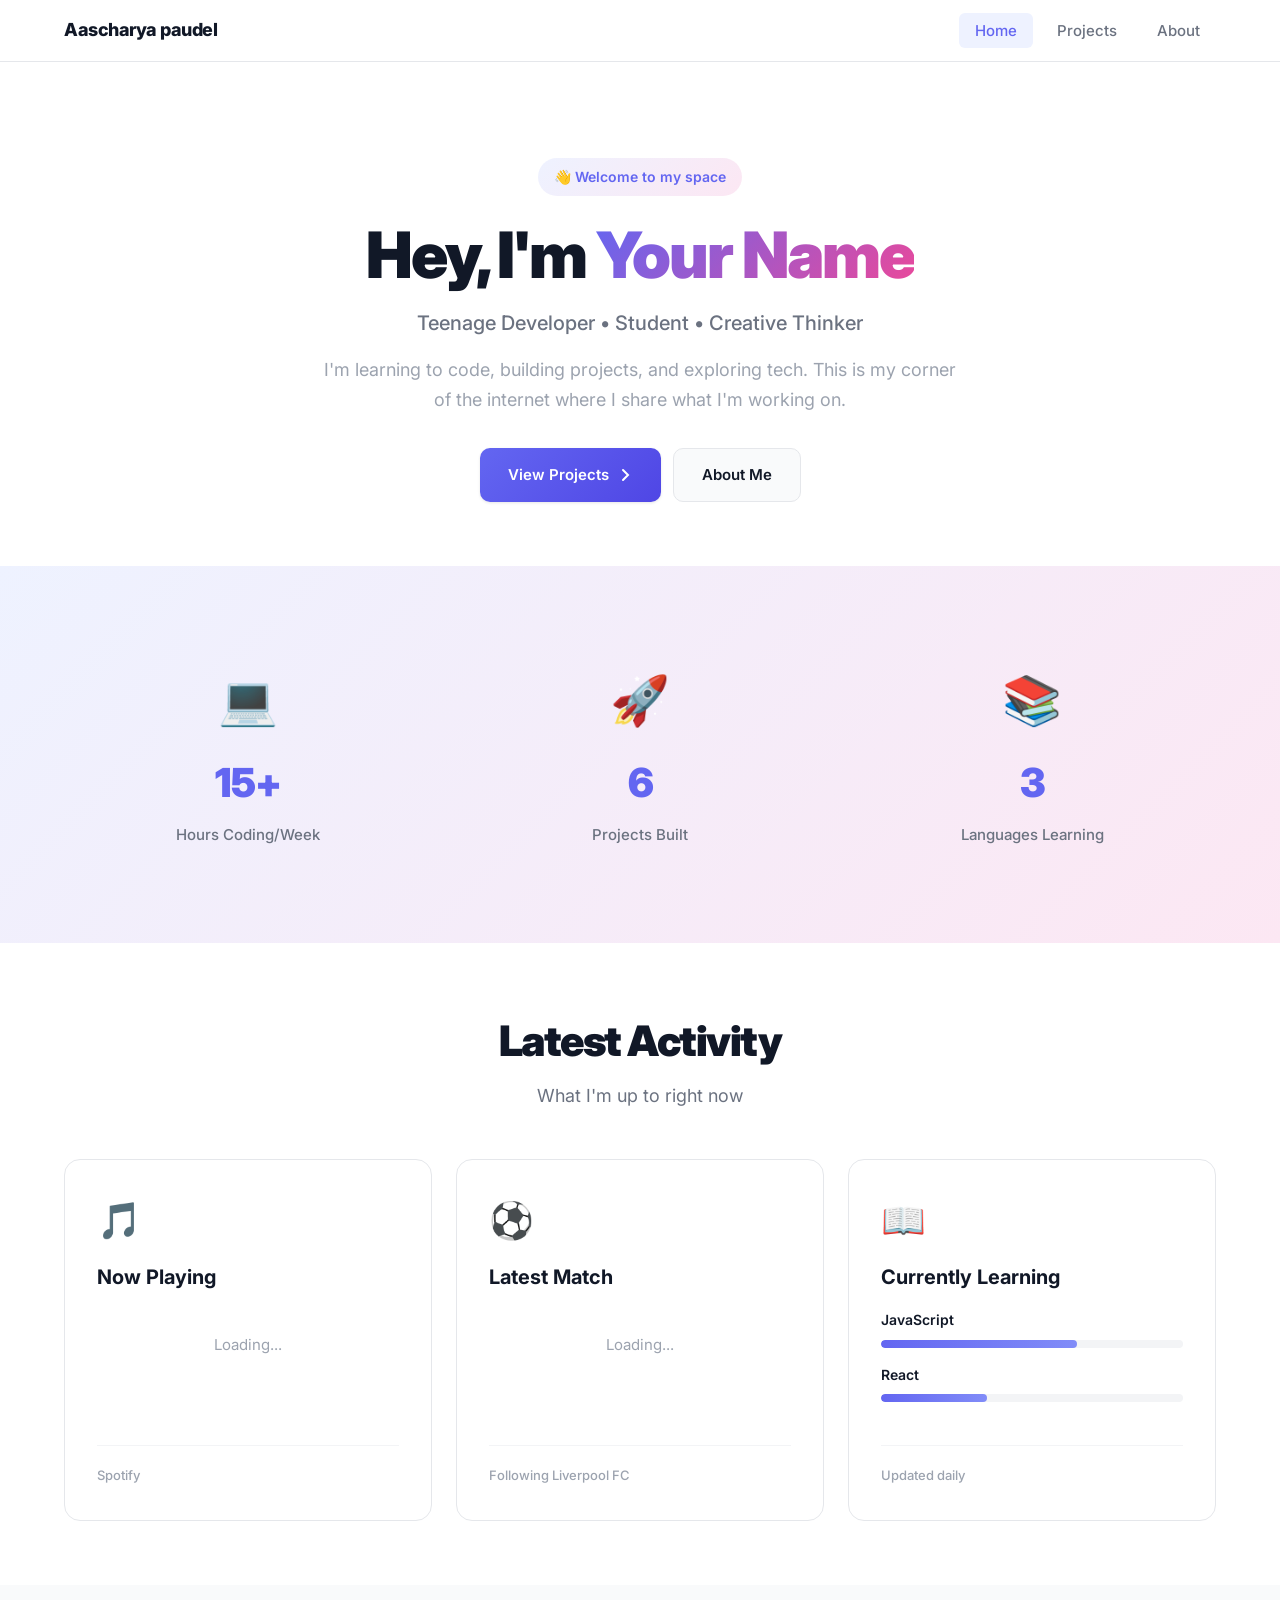
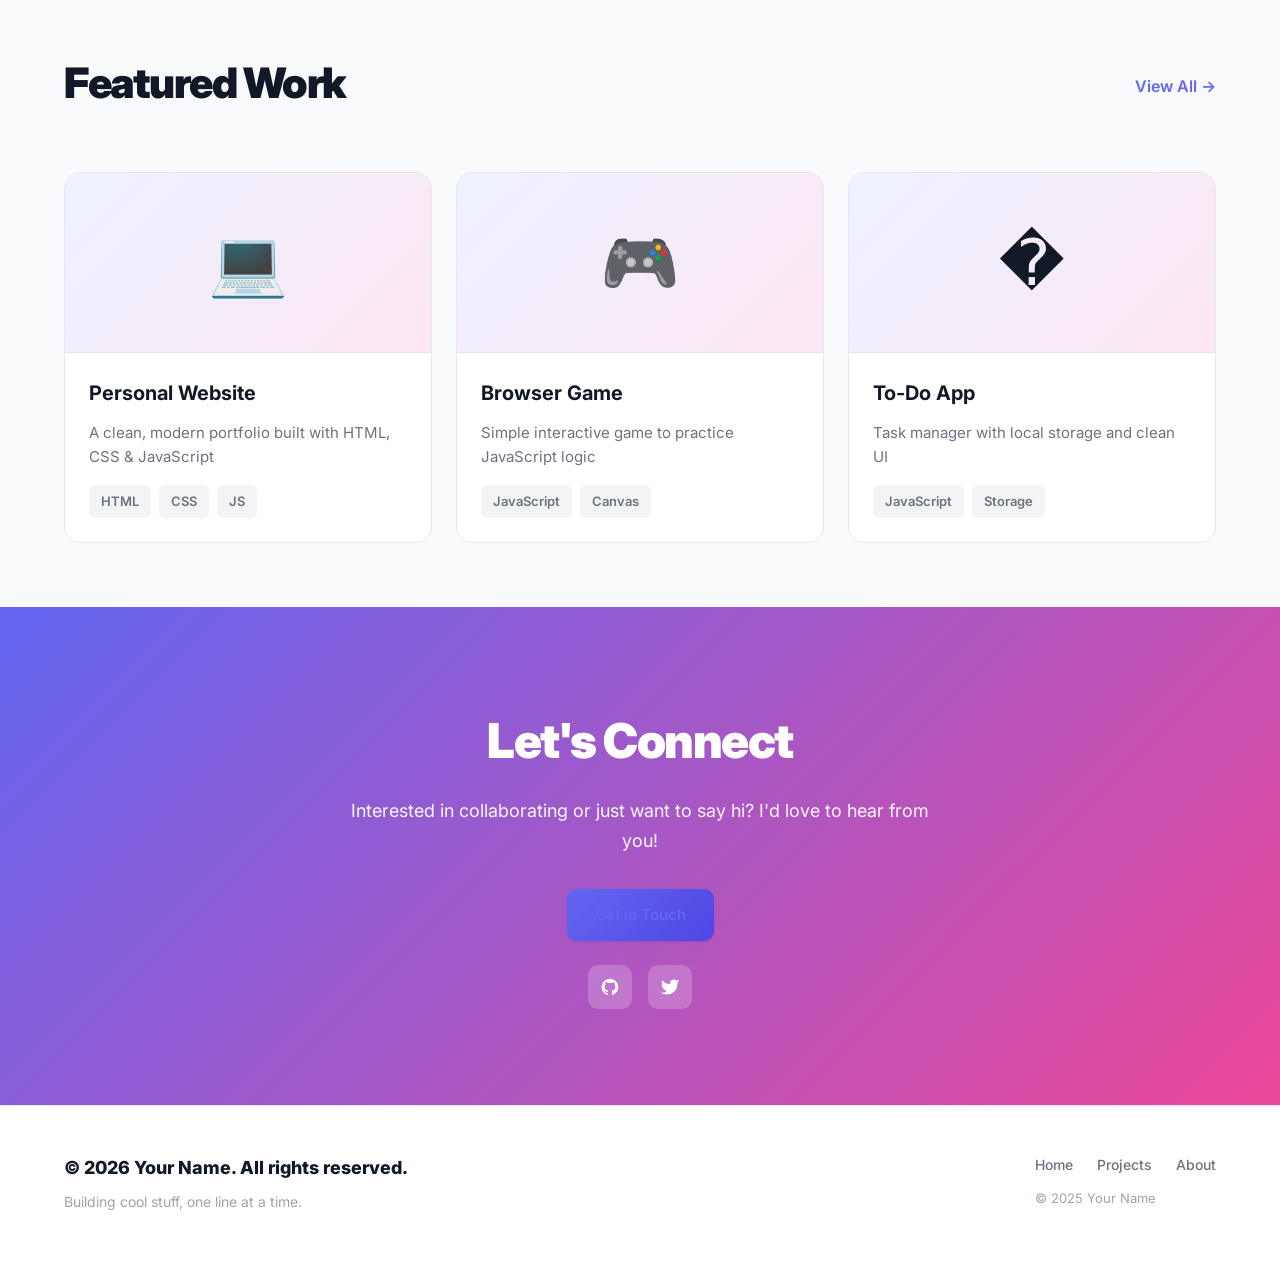
==== index.html @ 3bc78f4f "Initial commit - Personal website with Spotify integration" ====
<!DOCTYPE html>
<html lang="en">

<head>
    <meta charset="UTF-8">
    <meta name="viewport" content="width=device-width, initial-scale=1.0">
    <title>Your Name - Portfolio</title>
    <meta name="description" content="Personal website of a teenage developer and creative">
    <link rel="stylesheet" href="css/style.css">
</head>

<body>
    <!-- Navigation -->
    <nav class="navbar">
        <div class="container">
            <div class="nav-brand">
                <a href="index.html">Aascharya paudel</a>
            </div>
            <ul class="nav-menu">
                <li><a href="index.html" class="nav-link active">Home</a></li>
                <li><a href="projects.html" class="nav-link">Projects</a></li>
                <li><a href="about.html" class="nav-link">About</a></li>
            </ul>
            <button class="mobile-toggle" id="mobileToggle" aria-label="Toggle menu">
                <span></span>
                <span></span>
                <span></span>
            </button>
        </div>
    </nav>

    <!-- Hero Section -->
    <section class="hero">
        <div class="container">
            <div class="hero-badge">👋 Welcome to my space</div>
            <h1 class="hero-title">
                Hey, I'm <span class="gradient-text">Your Name</span>
            </h1>
            <p class="hero-subtitle">Teenage Developer • Student • Creative Thinker</p>
            <p class="hero-description">
                I'm learning to code, building projects, and exploring tech.
                This is my corner of the internet where I share what I'm working on.
            </p>
            <div class="hero-buttons">
                <a href="projects.html" class="btn btn-primary">
                    <span>View Projects</span>
                    <svg width="16" height="16" viewBox="0 0 16 16" fill="none">
                        <path d="M6 3L11 8L6 13" stroke="currentColor" stroke-width="2" stroke-linecap="round" />
                    </svg>
                </a>
                <a href="about.html" class="btn btn-secondary">
                    <span>About Me</span>
                </a>
            </div>
        </div>
    </section>

    <!-- Stats Section -->
    <section class="stats-section">
        <div class="container">
            <div class="stats-grid">
                <div class="stat-card">
                    <div class="stat-icon">💻</div>
                    <div class="stat-number">15+</div>
                    <div class="stat-label">Hours Coding/Week</div>
                </div>
                <div class="stat-card">
                    <div class="stat-icon">🚀</div>
                    <div class="stat-number">6</div>
                    <div class="stat-label">Projects Built</div>
                </div>
                <div class="stat-card">
                    <div class="stat-icon">📚</div>
                    <div class="stat-number">3</div>
                    <div class="stat-label">Languages Learning</div>
                </div>
            </div>
        </div>
    </section>

    <!-- Latest Activity -->
    <section class="activity-section">
        <div class="container">
            <div class="section-header">
                <h2 class="section-title">Latest Activity</h2>
                <p class="section-subtitle">What I'm up to right now</p>
            </div>

            <div class="activity-grid">
                <!-- Music Card -->
                <div class="activity-card">
                    <div class="card-icon">🎵</div>
                    <h3 class="card-title">Now Playing</h3>
                    <div class="card-content" id="spotify-content">
                        <div class="loading">Loading...</div>
                    </div>
                    <div class="card-footer">
                        <span class="card-meta">Spotify</span>
                    </div>
                </div>

                <!-- Sports Card -->
                <div class="activity-card">
                    <div class="card-icon">⚽</div>
                    <h3 class="card-title">Latest Match</h3>
                    <div class="card-content" id="football-content">
                        <div class="loading">Loading...</div>
                    </div>
                    <div class="card-footer">
                        <span class="card-meta">Following Liverpool FC</span>
                    </div>
                </div>

                <!-- Learning Card -->
                <div class="activity-card">
                    <div class="card-icon">📖</div>
                    <h3 class="card-title">Currently Learning</h3>
                    <div class="card-content">
                        <div class="learning-item">
                            <span class="learning-label">JavaScript</span>
                            <div class="learning-bar">
                                <div class="learning-progress" style="width: 65%"></div>
                            </div>
                        </div>
                        <div class="learning-item">
                            <span class="learning-label">React</span>
                            <div class="learning-bar">
                                <div class="learning-progress" style="width: 35%"></div>
                            </div>
                        </div>
                    </div>
                    <div class="card-footer">
                        <span class="card-meta">Updated daily</span>
                    </div>
                </div>
            </div>
        </div>
    </section>

    <!-- Featured Projects Preview -->
    <section class="featured-section">
        <div class="container">
            <div class="section-header">
                <h2 class="section-title">Featured Work</h2>
                <a href="projects.html" class="section-link">View All →</a>
            </div>

            <div class="featured-grid">
                <div class="featured-card">
                    <div class="featured-image">
                        <span class="featured-emoji">💻</span>
                    </div>
                    <div class="featured-content">
                        <h3>Personal Website</h3>
                        <p>A clean, modern portfolio built with HTML, CSS & JavaScript</p>
                        <div class="featured-tags">
                            <span class="tag">HTML</span>
                            <span class="tag">CSS</span>
                            <span class="tag">JS</span>
                        </div>
                    </div>
                </div>

                <div class="featured-card">
                    <div class="featured-image">
                        <span class="featured-emoji">🎮</span>
                    </div>
                    <div class="featured-content">
                        <h3>Browser Game</h3>
                        <p>Simple interactive game to practice JavaScript logic</p>
                        <div class="featured-tags">
                            <span class="tag">JavaScript</span>
                            <span class="tag">Canvas</span>
                        </div>
                    </div>
                </div>

                <div class="featured-card">
                    <div class="featured-image">
                        <span class="featured-emoji">�</span>
                    </div>
                    <div class="featured-content">
                        <h3>To-Do App</h3>
                        <p>Task manager with local storage and clean UI</p>
                        <div class="featured-tags">
                            <span class="tag">JavaScript</span>
                            <span class="tag">Storage</span>
                        </div>
                    </div>
                </div>
            </div>
        </div>
    </section>

    <!-- CTA Section -->
    <section class="cta-section">
        <div class="container">
            <div class="cta-content">
                <h2>Let's Connect</h2>
                <p>Interested in collaborating or just want to say hi? I'd love to hear from you!</p>
                <div class="cta-buttons">
                    <a href="mailto:your.email@example.com" class="btn btn-primary">Get in Touch</a>
                    <div class="social-links">
                        <a href="#" class="social-icon" aria-label="GitHub">
                            <svg width="20" height="20" viewBox="0 0 24 24" fill="currentColor">
                                <path
                                    d="M12 2C6.477 2 2 6.477 2 12c0 4.42 2.865 8.17 6.839 9.49.5.092.682-.217.682-.482 0-.237-.008-.866-.013-1.7-2.782.603-3.369-1.34-3.369-1.34-.454-1.156-1.11-1.463-1.11-1.463-.908-.62.069-.608.069-.608 1.003.07 1.531 1.03 1.531 1.03.892 1.529 2.341 1.087 2.91.831.092-.646.35-1.086.636-1.336-2.22-.253-4.555-1.11-4.555-4.943 0-1.091.39-1.984 1.029-2.683-.103-.253-.446-1.27.098-2.647 0 0 .84-.269 2.75 1.025A9.578 9.578 0 0112 6.836c.85.004 1.705.114 2.504.336 1.909-1.294 2.747-1.025 2.747-1.025.546 1.377.203 2.394.1 2.647.64.699 1.028 1.592 1.028 2.683 0 3.842-2.339 4.687-4.566 4.935.359.309.678.919.678 1.852 0 1.336-.012 2.415-.012 2.743 0 .267.18.578.688.48C19.138 20.167 22 16.418 22 12c0-5.523-4.477-10-10-10z" />
                            </svg>
                        </a>
                        <a href="#" class="social-icon" aria-label="Twitter">
                            <svg width="20" height="20" viewBox="0 0 24 24" fill="currentColor">
                                <path
                                    d="M23 3a10.9 10.9 0 01-3.14 1.53 4.48 4.48 0 00-7.86 3v1A10.66 10.66 0 013 4s-4 9 5 13a11.64 11.64 0 01-7 2c9 5 20 0 20-11.5a4.5 4.5 0 00-.08-.83A7.72 7.72 0 0023 3z" />
                            </svg>
                        </a>
                    </div>
                </div>
            </div>
        </div>
    </section>

    <!-- Footer -->
    <footer class="footer">
        <div class="container">
            <div class="footer-content">
                <div class="footer-left">
                    <p class="footer-name">Your Name</p>
                    <p class="footer-tagline">Building cool stuff, one line at a time.</p>
                </div>
                <div class="footer-right">
                    <div class="footer-links">
                        <a href="index.html">Home</a>
                        <a href="projects.html">Projects</a>
                        <a href="about.html">About</a>
                    </div>
                    <p class="footer-copy">&copy; 2025 Your Name</p>
                </div>
            </div>
        </div>
    </footer>

    <script src="js/spotify-simple.js"></script>
    <script src="js/main.js"></script>
</body>

</html>
---- css/style.css ----
/* ====================================
   Modern Portfolio Design
   ==================================== */
@import url('https://fonts.googleapis.com/css2?family=Inter:wght@400;500;600;700;800;900&display=swap');

:root {
    /* Modern Color Palette */
    --primary: #6366F1;
    --primary-dark: #4F46E5;
    --primary-light: #818CF8;
    --accent: #EC4899;
    --success: #10B981;

    --bg-main: #FFFFFF;
    --bg-secondary: #F9FAFB;
    --bg-tertiary: #F3F4F6;

    --text-primary: #111827;
    --text-secondary: #6B7280;
    --text-tertiary: #9CA3AF;

    --border: #E5E7EB;
    --border-light: #F3F4F6;

    /* Shadows */
    --shadow-xs: 0 1px 2px 0 rgba(0, 0, 0, 0.05);
    --shadow-sm: 0 1px 3px 0 rgba(0, 0, 0, 0.1);
    --shadow-md: 0 4px 6px -1px rgba(0, 0, 0, 0.1);
    --shadow-lg: 0 10px 15px -3px rgba(0, 0, 0, 0.1);
    --shadow-xl: 0 20px 25px -5px rgba(0, 0, 0, 0.1);

    /* Spacing */
    --space-xs: 8px;
    --space-sm: 12px;
    --space-md: 16px;
    --space-lg: 24px;
    --space-xl: 32px;
    --space-2xl: 48px;
    --space-3xl: 64px;
    --space-4xl: 96px;

    /* Border Radius */
    --radius-sm: 6px;
    --radius-md: 10px;
    --radius-lg: 16px;
    --radius-xl: 24px;
    --radius-full: 9999px;
}

* {
    margin: 0;
    padding: 0;
    box-sizing: border-box;
}

html {
    scroll-behavior: smooth;
}

body {
    font-family: 'Inter', -apple-system, BlinkMacSystemFont, sans-serif;
    background-color: var(--bg-main);
    color: var(--text-primary);
    line-height: 1.6;
    font-size: 16px;
    -webkit-font-smoothing: antialiased;
}

::selection {
    background-color: var(--primary-light);
    color: white;
}

a {
    text-decoration: none;
    color: inherit;
}

.container {
    max-width: 1200px;
    margin: 0 auto;
    padding: 0 var(--space-lg);
}

/* ====================================
   Navigation
   ==================================== */
.navbar {
    position: sticky;
    top: 0;
    z-index: 100;
    background-color: rgba(255, 255, 255, 0.8);
    backdrop-filter: blur(12px);
    border-bottom: 1px solid var(--border);
    padding: var(--space-md) 0;
}

.navbar .container {
    display: flex;
    justify-content: space-between;
    align-items: center;
}

.nav-brand a {
    font-size: 18px;
    font-weight: 800;
    color: var(--text-primary);
    letter-spacing: -0.5px;
}

.nav-menu {
    display: flex;
    gap: var(--space-xs);
    list-style: none;
}

.nav-link {
    padding: var(--space-xs) var(--space-md);
    color: var(--text-secondary);
    font-size: 15px;
    font-weight: 500;
    border-radius: var(--radius-sm);
    transition: all 0.2s;
}

.nav-link:hover {
    color: var(--text-primary);
    background-color: var(--bg-secondary);
}

.nav-link.active {
    color: var(--primary);
    background-color: #EEF2FF;
}

.mobile-toggle {
    display: none;
    flex-direction: column;
    gap: 5px;
    background: none;
    border: none;
    cursor: pointer;
}

.mobile-toggle span {
    width: 24px;
    height: 2px;
    background-color: var(--text-primary);
    border-radius: 2px;
    transition: all 0.3s ease;
}

/* ====================================
   Hero Section
   ==================================== */
.hero {
    padding: var(--space-4xl) 0 var(--space-3xl);
    text-align: center;
}

.hero-badge {
    display: inline-block;
    padding: var(--space-xs) var(--space-md);
    background: linear-gradient(135deg, #EEF2FF 0%, #FCE7F3 100%);
    color: var(--primary);
    font-size: 14px;
    font-weight: 600;
    border-radius: var(--radius-full);
    margin-bottom: var(--space-lg);
}

.hero-title {
    font-size: clamp(40px, 6vw, 64px);
    font-weight: 900;
    letter-spacing: -2px;
    line-height: 1.1;
    margin-bottom: var(--space-md);
}

.gradient-text {
    background: linear-gradient(135deg, var(--primary) 0%, var(--accent) 100%);
    -webkit-background-clip: text;
    -webkit-text-fill-color: transparent;
    background-clip: text;
}

.hero-subtitle {
    font-size: 20px;
    color: var(--text-secondary);
    font-weight: 500;
    margin-bottom: var(--space-md);
}

.hero-description {
    font-size: 18px;
    color: var(--text-tertiary);
    line-height: 1.7;
    max-width: 650px;
    margin: 0 auto var(--space-xl);
}

.hero-buttons {
    display: flex;
    gap: var(--space-sm);
    justify-content: center;
    flex-wrap: wrap;
}

/* ====================================
   Buttons
   ==================================== */
.btn {
    padding: 14px 28px;
    border-radius: var(--radius-md);
    font-weight: 600;
    font-size: 15px;
    cursor: pointer;
    border: none;
    transition: all 0.2s;
    display: inline-flex;
    align-items: center;
    gap: var(--space-xs);
    text-decoration: none;
}

.btn-primary {
    background: linear-gradient(135deg, var(--primary) 0%, var(--primary-dark) 100%);
    color: white;
    box-shadow: var(--shadow-sm);
}

.btn-primary:hover {
    transform: translateY(-2px);
    box-shadow: var(--shadow-lg);
}

.btn-secondary {
    background-color: var(--bg-secondary);
    color: var(--text-primary);
    border: 1.5px solid var(--border);
}

.btn-secondary:hover {
    border-color: var(--primary-light);
    background-color: #EEF2FF;
}

/* ====================================
   Stats Section
   ==================================== */
.stats-section {
    padding: var(--space-3xl) 0;
    background: linear-gradient(135deg, #EEF2FF 0%, #FCE7F3 100%);
}

.stats-grid {
    display: grid;
    grid-template-columns: repeat(auto-fit, minmax(250px, 1fr));
    gap: var(--space-lg);
}

.stat-card {
    text-align: center;
    padding: var(--space-xl);
}

.stat-icon {
    font-size: 48px;
    margin-bottom: var(--space-sm);
}

.stat-number {
    font-size: 40px;
    font-weight: 900;
    color: var(--primary);
    margin-bottom: var(--space-xs);
    letter-spacing: -1px;
}

.stat-label {
    font-size: 15px;
    color: var(--text-secondary);
    font-weight: 500;
}

/* ====================================
   Activity Section
   ==================================== */
.activity-section {
    padding: var(--space-3xl) 0;
}

.section-header {
    text-align: center;
    margin-bottom: var(--space-2xl);
}

.section-title {
    font-size: clamp(32px, 4vw, 42px);
    font-weight: 900;
    letter-spacing: -1.5px;
    margin-bottom: var(--space-xs);
}

.section-subtitle {
    font-size: 18px;
    color: var(--text-secondary);
}

.section-link {
    color: var(--primary);
    font-weight: 600;
    font-size: 16px;
    text-decoration: none;
    transition: all 0.2s;
}

.section-link:hover {
    color: var(--primary-dark);
}

.activity-grid {
    display: grid;
    grid-template-columns: repeat(auto-fit, minmax(320px, 1fr));
    gap: var(--space-lg);
}

.activity-card {
    background-color: var(--bg-main);
    border: 1.5px solid var(--border);
    border-radius: var(--radius-lg);
    padding: var(--space-xl);
    transition: all 0.3s;
}

.activity-card:hover {
    transform: translateY(-4px);
    box-shadow: var(--shadow-xl);
    border-color: var(--primary-light);
}

.card-icon {
    font-size: 36px;
    margin-bottom: var(--space-sm);
}

.card-title {
    font-size: 20px;
    font-weight: 700;
    margin-bottom: var(--space-md);
    color: var(--text-primary);
}

.card-content {
    min-height: 120px;
    margin-bottom: var(--space-md);
}

.card-footer {
    padding-top: var(--space-md);
    border-top: 1px solid var(--border-light);
}

.card-meta {
    font-size: 13px;
    color: var(--text-tertiary);
    font-weight: 500;
}

.loading {
    color: var(--text-tertiary);
    font-size: 15px;
    text-align: center;
    padding: var(--space-lg) 0;
}

/* Spotify */
.spotify-info {
    display: flex;
    gap: var(--space-md);
    align-items: center;
}

.spotify-artwork {
    width: 80px;
    height: 80px;
    border-radius: var(--radius-md);
    background: linear-gradient(135deg, #EEF2FF 0%, #F3F4F6 100%);
    flex-shrink: 0;
}

.spotify-details h4 {
    font-size: 16px;
    font-weight: 600;
    margin-bottom: 4px;
    color: var(--text-primary);
}

.spotify-details p {
    font-size: 14px;
    color: var(--text-secondary);
}

/* Football */
.match-info {
    text-align: center;
}

.match-teams {
    display: flex;
    justify-content: center;
    align-items: center;
    gap: var(--space-xl);
    margin-bottom: var(--space-md);
}

.team-name {
    font-size: 15px;
    font-weight: 600;
    margin-bottom: var(--space-sm);
    color: var(--text-primary);
}

.score {
    font-size: 36px;
    font-weight: 900;
    color: var(--primary);
}

.vs {
    font-size: 18px;
    color: var(--text-tertiary);
    font-weight: 600;
}

.match-date {
    font-size: 14px;
    color: var(--text-secondary);
}

/* Learning Progress */
.learning-item {
    margin-bottom: var(--space-md);
}

.learning-item:last-child {
    margin-bottom: 0;
}

.learning-label {
    display: block;
    font-size: 14px;
    font-weight: 600;
    margin-bottom: var(--space-xs);
    color: var(--text-primary);
}

.learning-bar {
    height: 8px;
    background-color: var(--bg-tertiary);
    border-radius: var(--radius-full);
    overflow: hidden;
}

.learning-progress {
    height: 100%;
    background: linear-gradient(90deg, var(--primary) 0%, var(--primary-light) 100%);
    border-radius: var(--radius-full);
    transition: width 1s ease;
}

/* ====================================
   Featured Section
   ==================================== */
.featured-section {
    padding: var(--space-3xl) 0;
    background-color: var(--bg-secondary);
}

.featured-section .section-header {
    display: flex;
    justify-content: space-between;
    align-items: center;
    margin-bottom: var(--space-2xl);
}

.featured-grid {
    display: grid;
    grid-template-columns: repeat(auto-fit, minmax(340px, 1fr));
    gap: var(--space-lg);
}

.featured-card {
    background-color: var(--bg-main);
    border: 1.5px solid var(--border);
    border-radius: var(--radius-lg);
    overflow: hidden;
    transition: all 0.3s;
    cursor: pointer;
}

.featured-card:hover {
    transform: translateY(-4px);
    box-shadow: var(--shadow-xl);
    border-color: var(--primary-light);
}

.featured-image {
    height: 180px;
    background: linear-gradient(135deg, #EEF2FF 0%, #FCE7F3 100%);
    display: flex;
    align-items: center;
    justify-content: center;
    border-bottom: 1.5px solid var(--border);
}

.featured-emoji {
    font-size: 64px;
}

.featured-content {
    padding: var(--space-lg);
}

.featured-content h3 {
    font-size: 20px;
    font-weight: 700;
    margin-bottom: var(--space-sm);
    color: var(--text-primary);
}

.featured-content p {
    font-size: 15px;
    color: var(--text-secondary);
    line-height: 1.6;
    margin-bottom: var(--space-md);
}

.featured-tags {
    display: flex;
    gap: var(--space-xs);
    flex-wrap: wrap;
}

.tag {
    padding: 6px 12px;
    background-color: var(--bg-tertiary);
    border-radius: var(--radius-sm);
    font-size: 13px;
    font-weight: 600;
    color: var(--text-secondary);
}

/* ====================================
   CTA Section
   ==================================== */
.cta-section {
    padding: var(--space-4xl) 0;
    background: linear-gradient(135deg, var(--primary) 0%, var(--accent) 100%);
    color: white;
}

.cta-content {
    text-align: center;
    max-width: 600px;
    margin: 0 auto;
}

.cta-content h2 {
    font-size: clamp(32px, 4vw, 48px);
    font-weight: 900;
    letter-spacing: -1.5px;
    margin-bottom: var(--space-md);
}

.cta-content p {
    font-size: 18px;
    opacity: 0.95;
    line-height: 1.7;
    margin-bottom: var(--space-xl);
}

.cta-buttons {
    display: flex;
    flex-direction: column;
    align-items: center;
    gap: var(--space-lg);
}

.cta-buttons .btn-primary {
    background-color: white;
    color: var(--primary);
}

.cta-buttons .btn-primary:hover {
    background-color: var(--bg-secondary);
}

.social-links {
    display: flex;
    gap: var(--space-md);
}

.social-icon {
    width: 44px;
    height: 44px;
    display: flex;
    align-items: center;
    justify-content: center;
    background-color: rgba(255, 255, 255, 0.2);
    border-radius: var(--radius-md);
    color: white;
    transition: all 0.2s;
}

.social-icon:hover {
    background-color: rgba(255, 255, 255, 0.3);
    transform: translateY(-2px);
}

/* ====================================
   Footer
   ==================================== */
.footer {
    background-color: var(--bg-main);
    border-top: 1.5px solid var(--border);
    padding: var(--space-2xl) 0;
}

.footer-content {
    display: flex;
    justify-content: space-between;
    align-items: start;
    gap: var(--space-xl);
}

.footer-name {
    font-size: 18px;
    font-weight: 800;
    margin-bottom: var(--space-xs);
    color: var(--text-primary);
}

.footer-tagline {
    font-size: 14px;
    color: var(--text-tertiary);
}

.footer-links {
    display: flex;
    gap: var(--space-lg);
    margin-bottom: var(--space-sm);
}

.footer-links a {
    font-size: 14px;
    font-weight: 500;
    color: var(--text-secondary);
    transition: color 0.2s;
}

.footer-links a:hover {
    color: var(--primary);
}

.footer-copy {
    font-size: 13px;
    color: var(--text-tertiary);
}

/* ====================================
   About & Projects Page Styles
   ==================================== */

.page-header-section {
    padding: var(--space-4xl) 0 var(--space-3xl);
    background: linear-gradient(135deg, #EEF2FF 0%, #FCE7F3 100%);
    text-align: center;
}

.page-header-content {
    max-width: 700px;
    margin: 0 auto;
}

.page-badge {
    display: inline-block;
    padding: var(--space-xs) var(--space-md);
    background: white;
    color: var(--primary);
    font-size: 14px;
    font-weight: 600;
    border-radius: var(--radius-full);
    margin-bottom: var(--space-lg);
    box-shadow: var(--shadow-sm);
}

.page-title {
    font-size: clamp(36px, 5vw, 56px);
    font-weight: 900;
    letter-spacing: -2px;
    margin-bottom: var(--space-md);
    color: var(--text-primary);
}

.page-description {
    font-size: 18px;
    color: var(--text-secondary);
    line-height: 1.7;
}

/* About Page */
.about-main-section {
    padding: var(--space-3xl) 0;
}

.about-layout {
    display: grid;
    grid-template-columns: 350px 1fr;
    gap: var(--space-2xl);
    align-items: start;
}

.profile-sidebar {
    position: sticky;
    top: 100px;
}

.profile-card {
    background-color: var(--bg-main);
    border: 1.5px solid var(--border);
    border-radius: var(--radius-lg);
    padding: var(--space-xl);
    text-align: center;
    box-shadow: var(--shadow-sm);
    transition: all 0.3s;
}

.profile-card:hover {
    box-shadow: var(--shadow-lg);
    transform: translateY(-4px);
}

.profile-avatar {
    width: 120px;
    height: 120px;
    margin: 0 auto var(--space-lg);
    border-radius: 50%;
    background: linear-gradient(135deg, var(--primary) 0%, var(--accent) 100%);
    display: flex;
    align-items: center;
    justify-content: center;
    font-size: 48px;
    box-shadow: var(--shadow-md);
}

.avatar-placeholder {
    filter: grayscale(0);
}

.profile-name {
    font-size: 24px;
    font-weight: 800;
    margin-bottom: var(--space-xs);
    color: var(--text-primary);
}

.profile-role {
    font-size: 16px;
    color: var(--text-secondary);
    font-weight: 500;
    margin-bottom: var(--space-xs);
}

.profile-location {
    font-size: 14px;
    color: var(--text-tertiary);
    margin-bottom: var(--space-lg);
}

.profile-stats {
    display: grid;
    grid-template-columns: 1fr 1fr;
    gap: var(--space-md);
    padding: var(--space-lg) 0;
    border-top: 1px solid var(--border-light);
    border-bottom: 1px solid var(--border-light);
    margin-bottom: var(--space-lg);
}

.profile-stat {
    text-align: center;
}

.profile-stat .stat-value {
    font-size: 28px;
    font-weight: 900;
    color: var(--primary);
    margin-bottom: 4px;
}

.profile-stat .stat-label {
    font-size: 12px;
    color: var(--text-secondary);
    font-weight: 500;
}

.profile-socials {
    display: flex;
    flex-direction: column;
    gap: var(--space-xs);
}

.social-btn {
    display: flex;
    align-items: center;
    gap: var(--space-xs);
    padding: var(--space-sm) var(--space-md);
    background-color: var(--bg-secondary);
    border: 1px solid var(--border);
    border-radius: var(--radius-md);
    color: var(--text-primary);
    font-size: 14px;
    font-weight: 500;
    text-decoration: none;
    transition: all 0.2s;
}

.social-btn:hover {
    background-color: var(--primary);
    color: white;
    border-color: var(--primary);
    transform: translateX(4px);
}

.bio-content {
    display: flex;
    flex-direction: column;
    gap: var(--space-2xl);
}

.bio-section {
    background-color: var(--bg-main);
    border: 1.5px solid var(--border);
    border-radius: var(--radius-lg);
    padding: var(--space-xl);
}

.bio-heading {
    font-size: 28px;
    font-weight: 800;
    letter-spacing: -1px;
    margin-bottom: var(--space-lg);
    color: var(--text-primary);
}

.bio-text {
    font-size: 16px;
    line-height: 1.8;
    color: var(--text-secondary);
    margin-bottom: var(--space-md);
}

.bio-text:last-child {
    margin-bottom: 0;
}

.interests-list {
    display: grid;
    gap: var(--space-md);
}

.interest-item {
    display: flex;
    gap: var(--space-md);
    align-items: flex-start;
    padding: var(--space-md);
    background-color: var(--bg-secondary);
    border-radius: var(--radius-md);
    transition: all 0.2s;
}

.interest-item:hover {
    background-color: #EEF2FF;
    transform: translateX(8px);
}

.interest-emoji {
    font-size: 32px;
    flex-shrink: 0;
}

.interest-info h4 {
    font-size: 16px;
    font-weight: 700;
    margin-bottom: 4px;
    color: var(--text-primary);
}

.interest-info p {
    font-size: 14px;
    color: var(--text-secondary);
    line-height: 1.6;
}

.skills-list {
    display: flex;
    flex-direction: column;
    gap: var(--space-lg);
}

.skill-group {
    display: flex;
    flex-direction: column;
    gap: var(--space-sm);
}

.skill-category {
    font-size: 14px;
    font-weight: 700;
    color: var(--text-tertiary);
    text-transform: uppercase;
    letter-spacing: 1px;
}

.skill-tags {
    display: flex;
    flex-wrap: wrap;
    gap: var(--space-xs);
}

.skill-badge {
    padding: 8px 16px;
    background-color: var(--bg-tertiary);
    border: 1px solid var(--border);
    border-radius: var(--radius-md);
    font-size: 14px;
    font-weight: 600;
    color: var(--text-primary);
    transition: all 0.2s;
}

.skill-badge:hover {
    background-color: var(--primary);
    color: white;
    border-color: var(--primary);
    transform: translateY(-2px);
}

.skill-badge.learning {
    background: linear-gradient(135deg, #EEF2FF 0%, #FCE7F3 100%);
    border-color: var(--primary-light);
    color: var(--primary);
}

/* Projects Page */
.projects-list-section {
    padding: var(--space-3xl) 0;
}

.projects-grid-full {
    display: grid;
    gap: var(--space-xl);
}

.project-card-full {
    display: grid;
    grid-template-columns: 200px 1fr;
    gap: var(--space-xl);
    background-color: var(--bg-main);
    border: 1.5px solid var(--border);
    border-radius: var(--radius-lg);
    overflow: hidden;
    transition: all 0.3s;
}

.project-card-full:hover {
    transform: translateY(-4px);
    box-shadow: var(--shadow-xl);
    border-color: var(--primary-light);
}

.project-image-full {
    height: 100%;
    min-height: 200px;
    background: linear-gradient(135deg, #EEF2FF 0%, #FCE7F3 100%);
    display: flex;
    align-items: center;
    justify-content: center;
}

.project-icon {
    font-size: 72px;
}

.project-details {
    padding: var(--space-xl);
    display: flex;
    flex-direction: column;
    gap: var(--space-md);
}

.project-title {
    font-size: 24px;
    font-weight: 800;
    color: var(--text-primary);
    letter-spacing: -0.5px;
}

.project-description {
    font-size: 15px;
    line-height: 1.7;
    color: var(--text-secondary);
    flex-grow: 1;
}

.project-tech {
    display: flex;
    flex-wrap: wrap;
    gap: var(--space-xs);
}

.tech-tag {
    padding: 6px 12px;
    background-color: var(--bg-tertiary);
    border-radius: var(--radius-sm);
    font-size: 12px;
    font-weight: 600;
    color: var(--text-secondary);
}

.project-actions {
    display: flex;
    gap: var(--space-sm);
}

.project-link {
    display: inline-flex;
    align-items: center;
    gap: var(--space-xs);
    padding: 10px 20px;
    border-radius: var(--radius-md);
    font-size: 14px;
    font-weight: 600;
    text-decoration: none;
    transition: all 0.2s;
}

.project-link.primary {
    background: linear-gradient(135deg, var(--primary) 0%, var(--primary-dark) 100%);
    color: white;
}

.project-link.primary:hover {
    transform: translateY(-2px);
    box-shadow: var(--shadow-md);
}

.project-link.secondary {
    background-color: var(--bg-secondary);
    color: var(--text-primary);
    border: 1px solid var(--border);
}

.project-link.secondary:hover {
    background-color: #EEF2FF;
    border-color: var(--primary-light);
}

/* ====================================
   Responsive Design
   ==================================== */

@media (max-width: 1024px) {
    .about-layout {
        grid-template-columns: 1fr;
    }

    .profile-sidebar {
        position: static;
    }

    .project-card-full {
        grid-template-columns: 1fr;
    }

    .project-image-full {
        min-height: 180px;
    }
}

@media (max-width: 768px) {
    .mobile-toggle {
        display: flex;
    }

    .nav-menu {
        position: absolute;
        top: 100%;
        left: 0;
        right: 0;
        background-color: rgba(255, 255, 255, 0.98);
        backdrop-filter: blur(12px);
        flex-direction: column;
        padding: var(--space-md);
        max-height: 0;
        overflow: hidden;
        transition: max-height 0.3s;
        border-bottom: 1px solid var(--border);
    }

    .nav-menu.active {
        max-height: 300px;
    }

    .hero {
        padding: var(--space-3xl) 0 var(--space-2xl);
    }

    .stats-grid,
    .activity-grid,
    .featured-grid {
        grid-template-columns: 1fr;
    }

    .featured-section .section-header {
        flex-direction: column;
        align-items: flex-start;
        gap: var(--space-md);
    }

    .footer-content {
        flex-direction: column;
    }

    .footer-right {
        width: 100%;
    }
}

@media (max-width: 480px) {
    .hero-buttons {
        flex-direction: column;
        width: 100%;
    }

    .btn {
        width: 100%;
        justify-content: center;
    }

    .project-details {
        padding: var(--space-lg);
    }

    .project-actions {
        flex-direction: column;
    }

    .project-link {
        width: 100%;
        justify-content: center;
    }
}
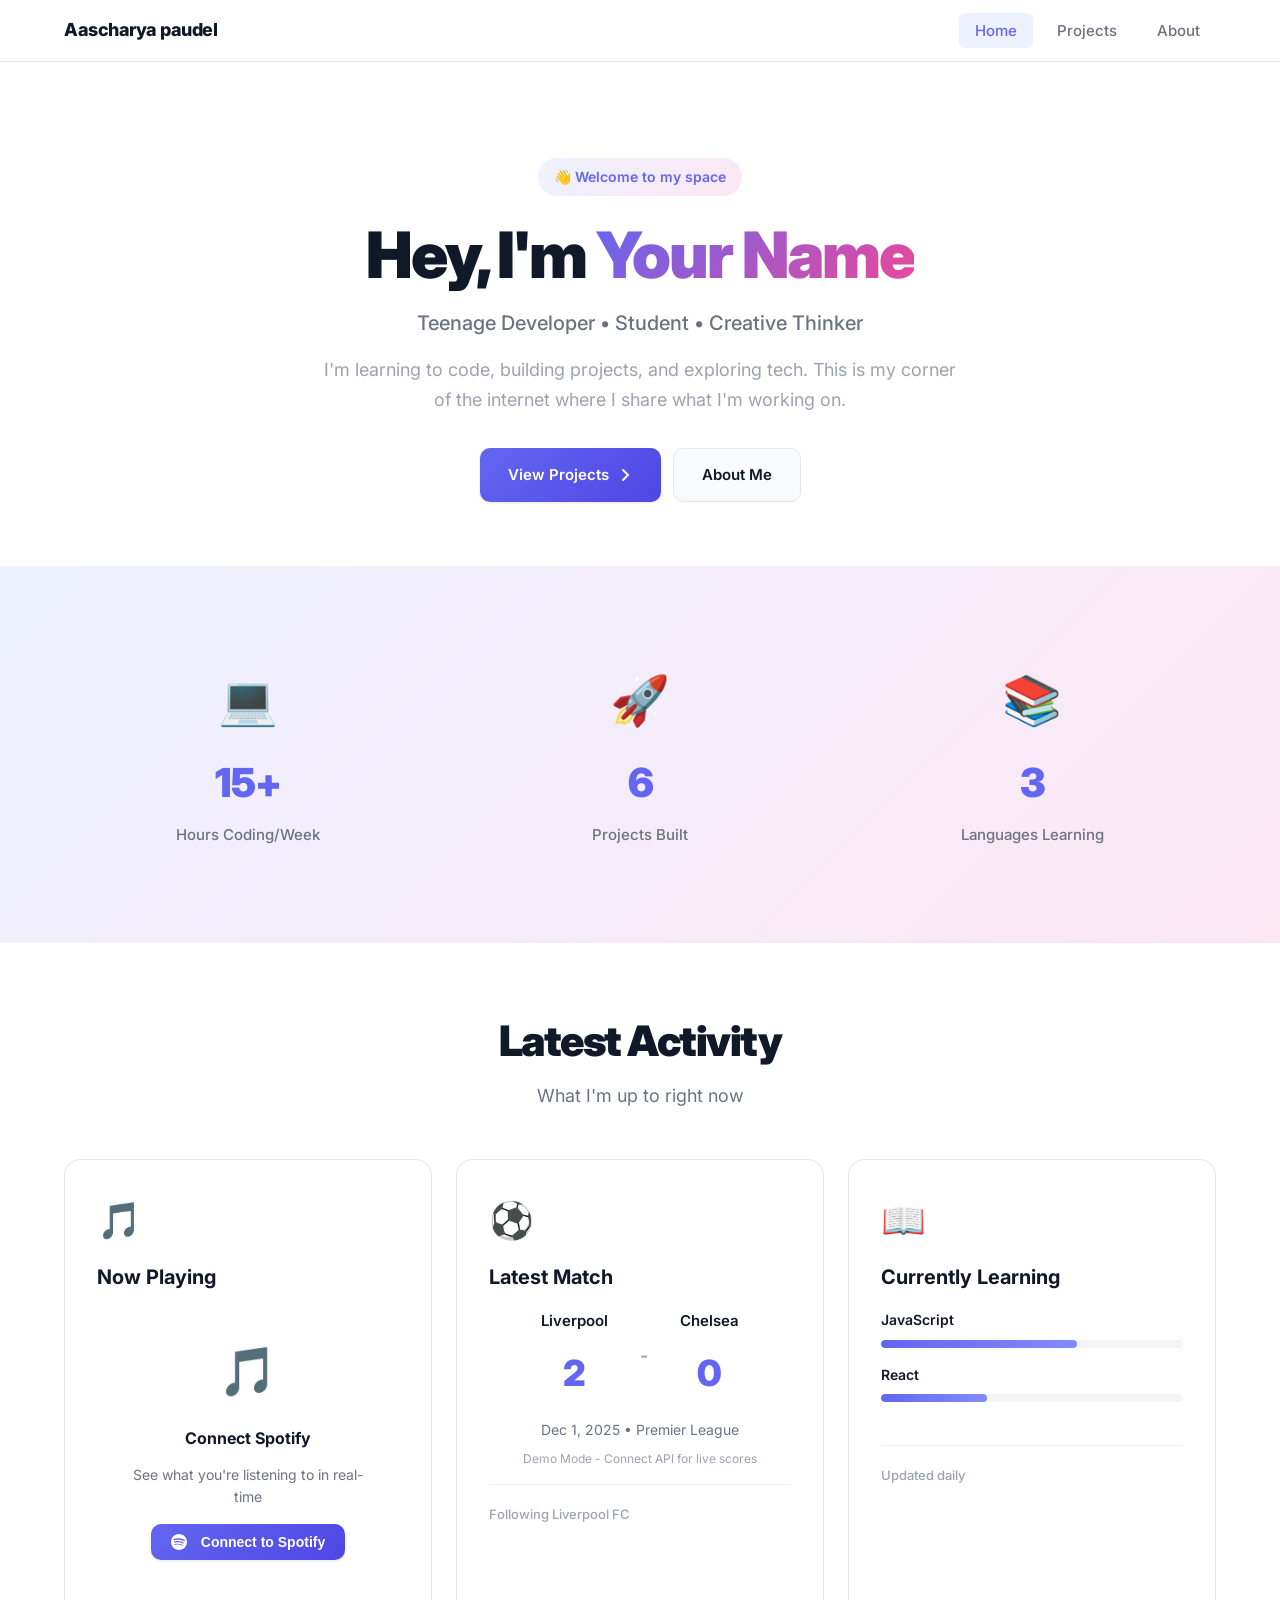
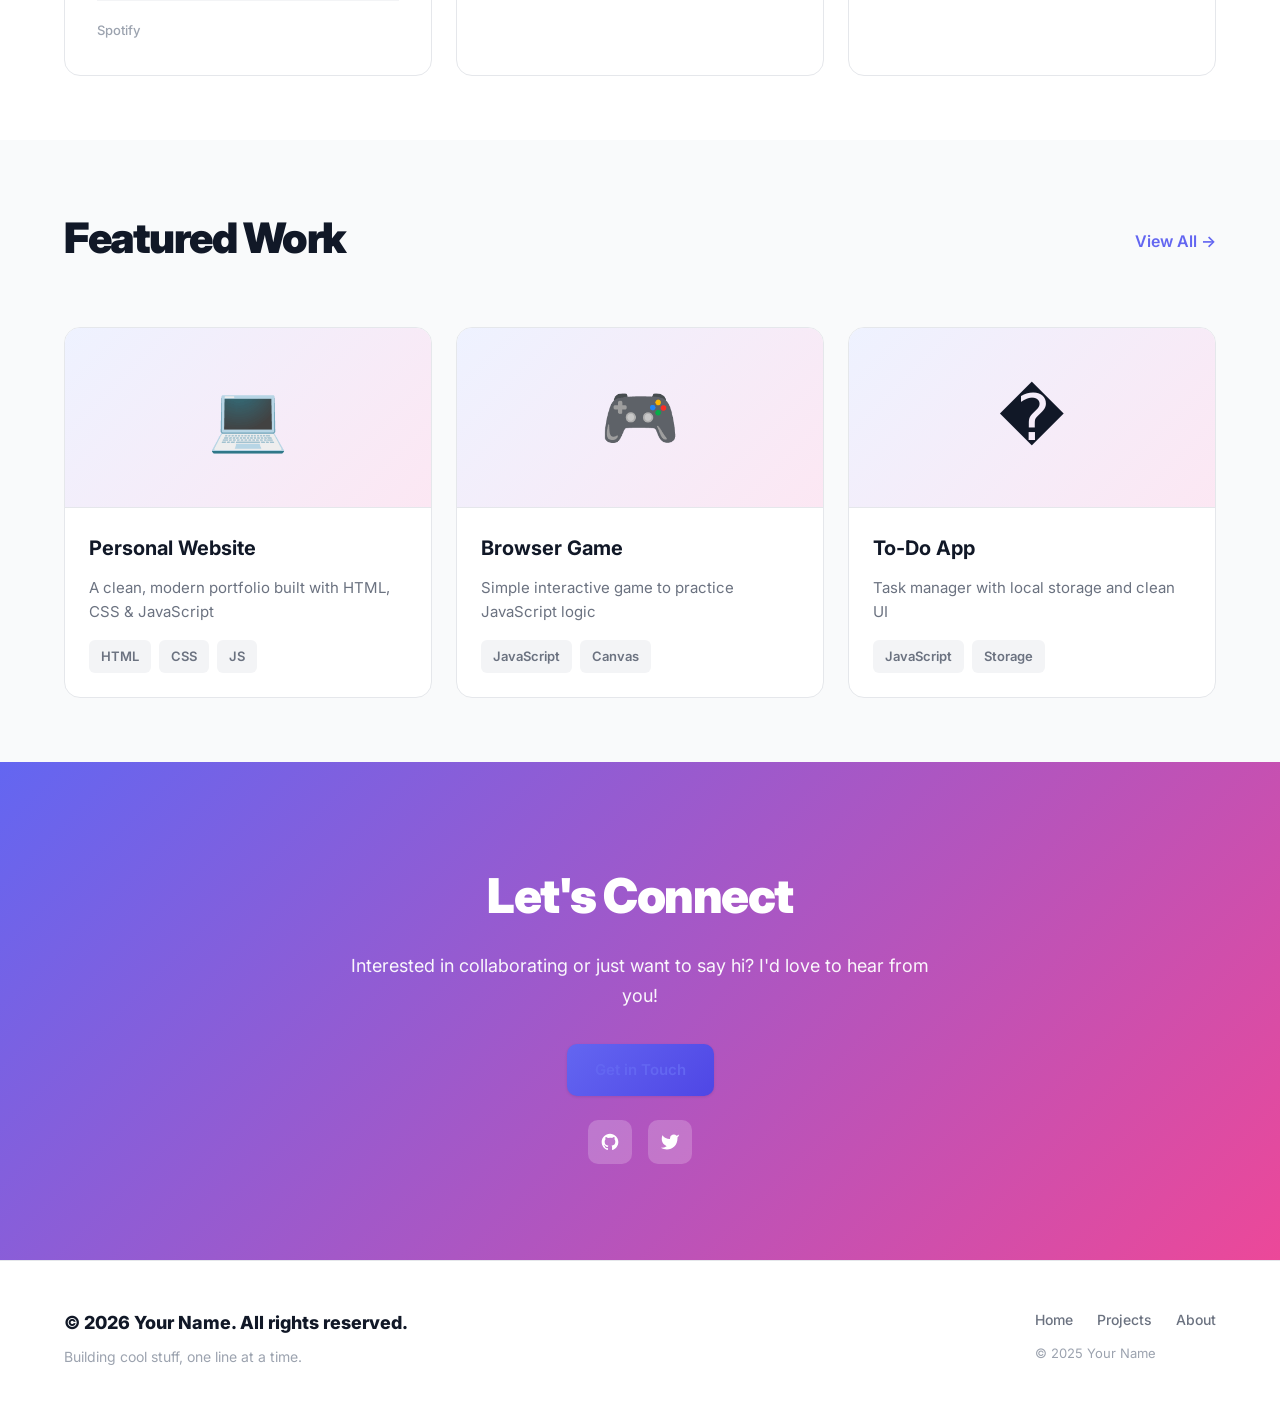
==== commit 45fd3eb4: "Update Spotify redirect URI for GitHub Pages" ====
--- a/index.html
+++ b/index.html
@@ -239,7 +239,7 @@
         </div>
     </footer>
 
-    <script src="js/spotify-simple.js"></script>
+    <script src="js/spotify-auth.js"></script>
     <script src="js/main.js"></script>
 </body>
 
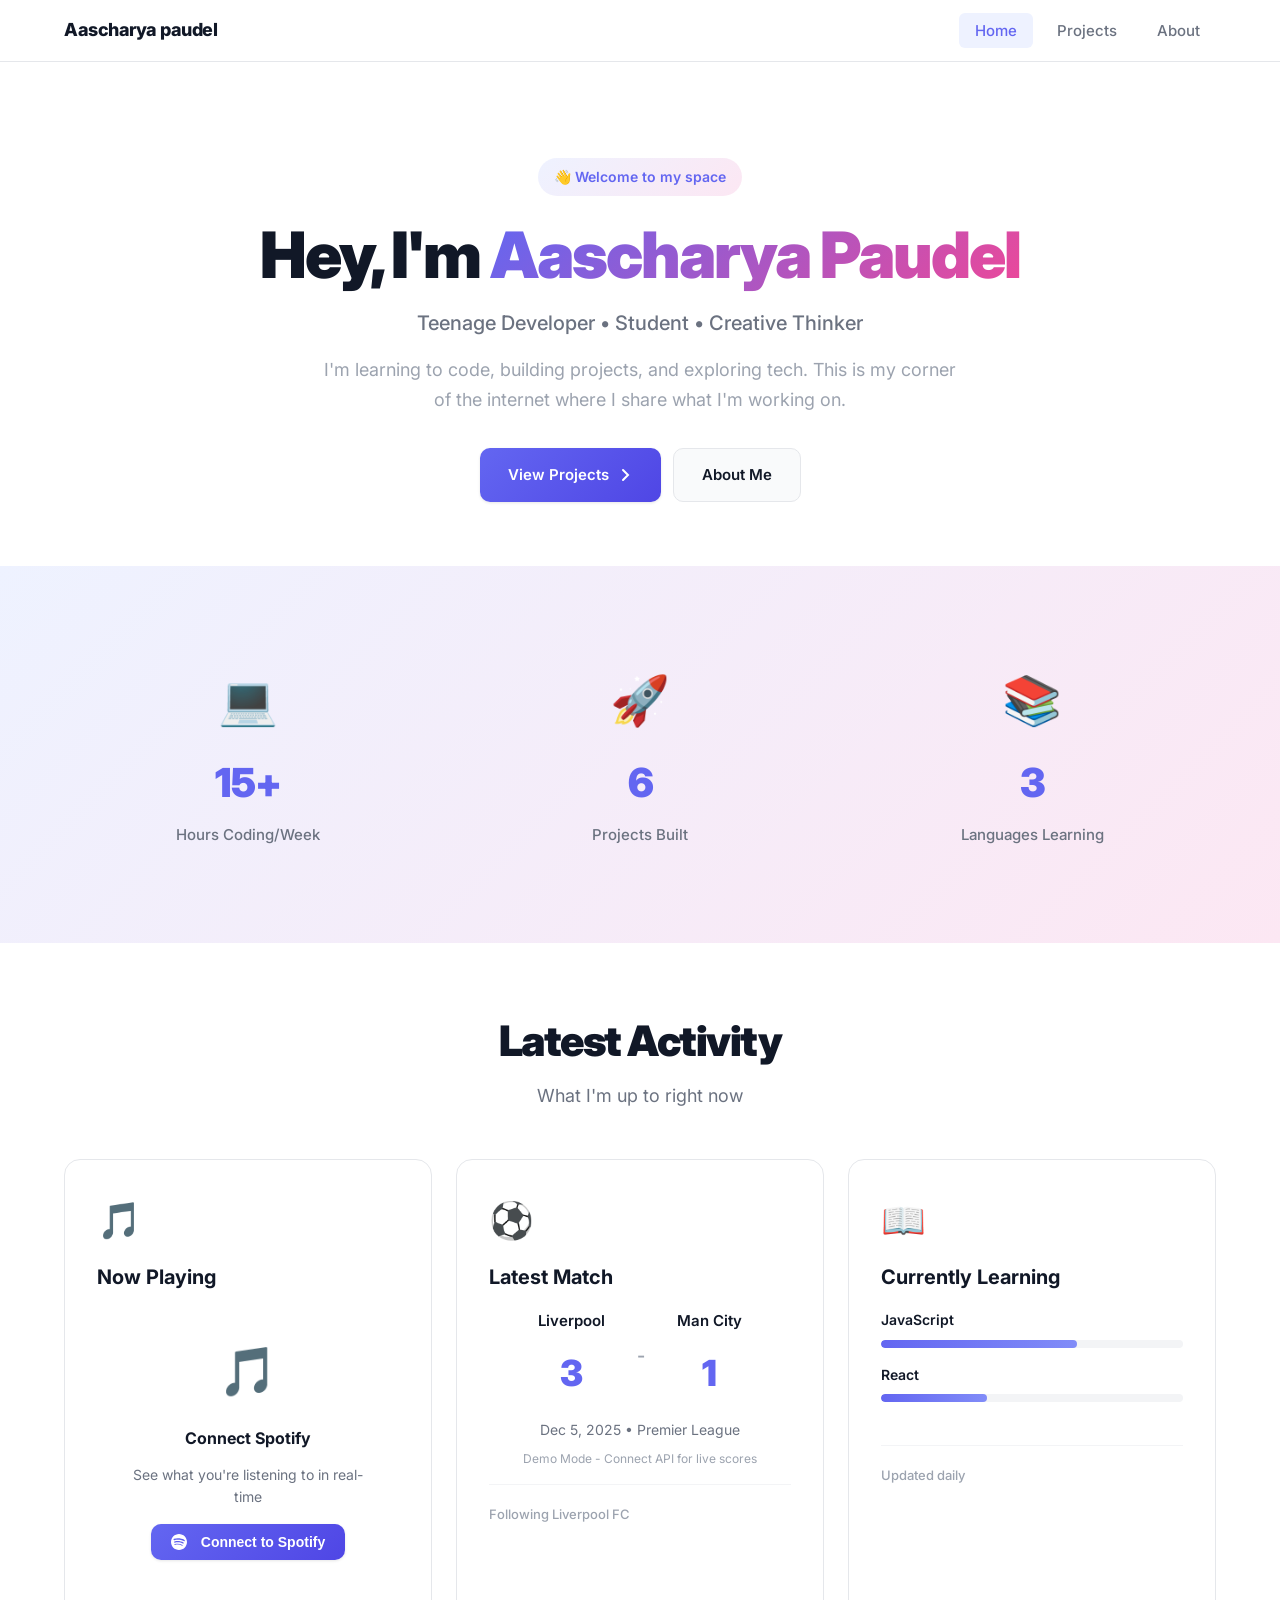
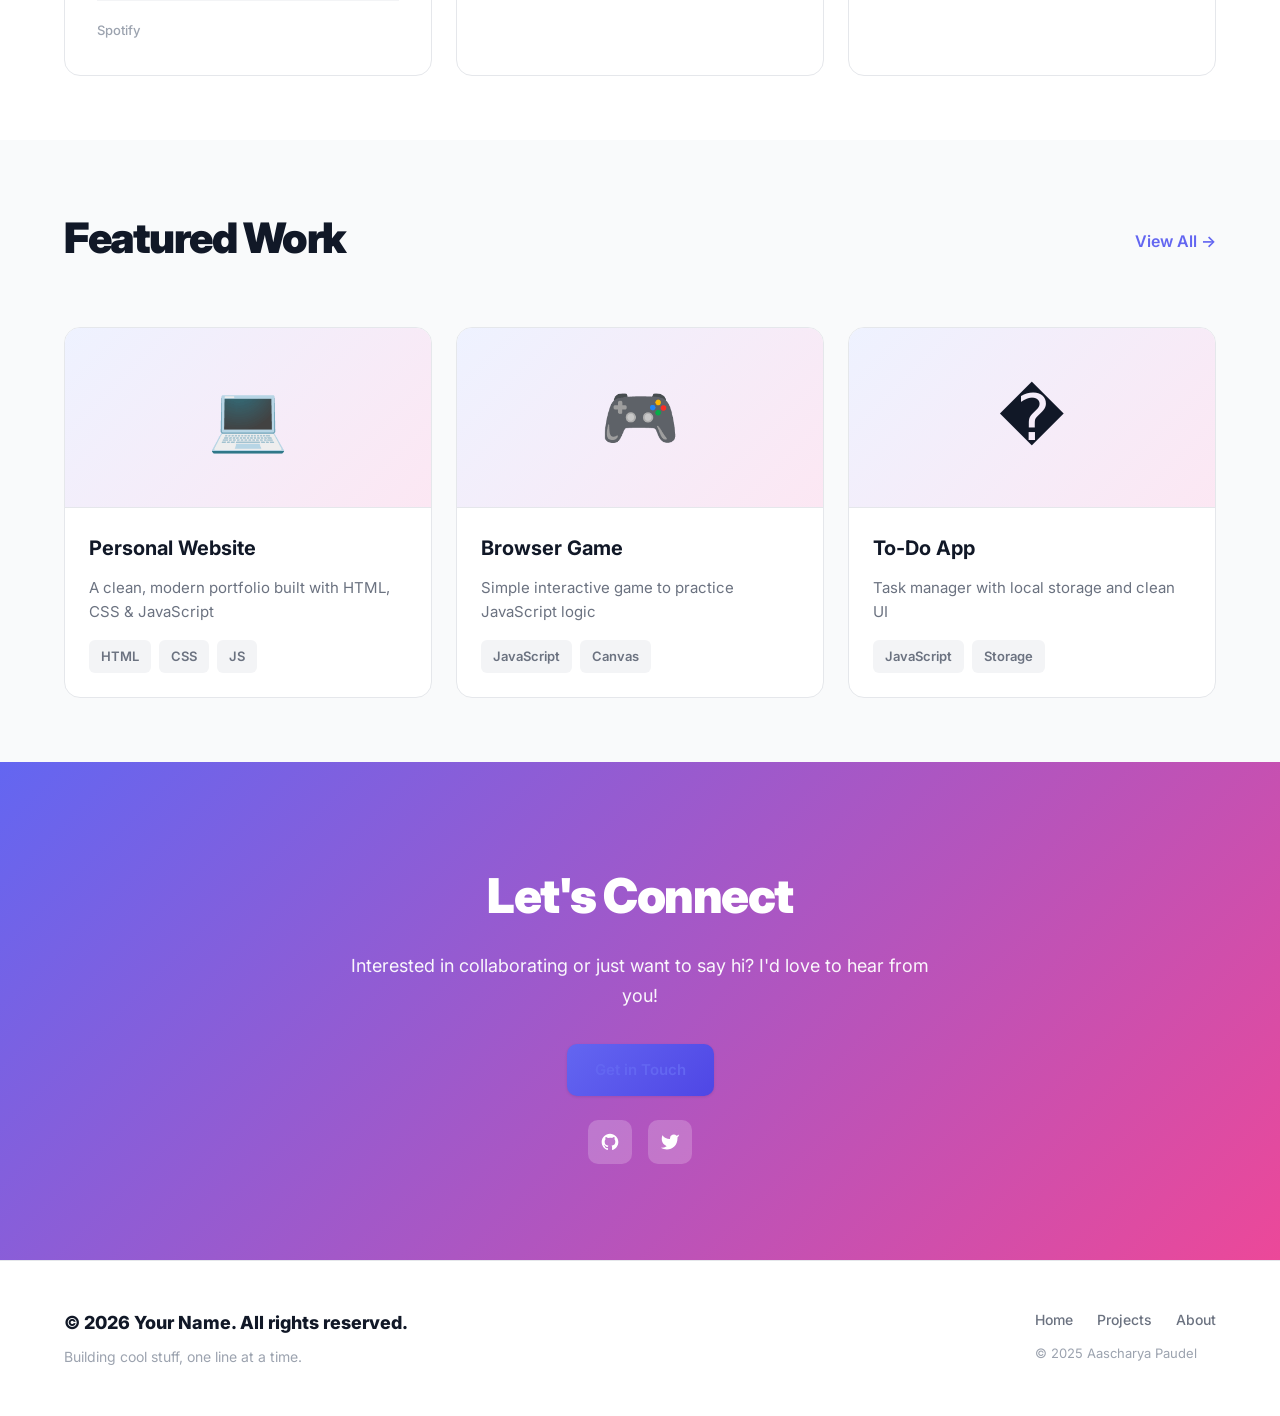
==== commit a1dbd0d1: "Update name to Aascharya Paudel across all pages" ====
--- a/index.html
+++ b/index.html
@@ -4,7 +4,7 @@
 <head>
     <meta charset="UTF-8">
     <meta name="viewport" content="width=device-width, initial-scale=1.0">
-    <title>Your Name - Portfolio</title>
+    <title>Aascharya Paudel - Portfolio</title>
     <meta name="description" content="Personal website of a teenage developer and creative">
     <link rel="stylesheet" href="css/style.css">
 </head>
@@ -34,7 +34,7 @@
         <div class="container">
             <div class="hero-badge">👋 Welcome to my space</div>
             <h1 class="hero-title">
-                Hey, I'm <span class="gradient-text">Your Name</span>
+                Hey, I'm <span class="gradient-text">Aascharya Paudel</span>
             </h1>
             <p class="hero-subtitle">Teenage Developer • Student • Creative Thinker</p>
             <p class="hero-description">
@@ -224,7 +224,7 @@
         <div class="container">
             <div class="footer-content">
                 <div class="footer-left">
-                    <p class="footer-name">Your Name</p>
+                    <p class="footer-name">Aascharya Paudel</p>
                     <p class="footer-tagline">Building cool stuff, one line at a time.</p>
                 </div>
                 <div class="footer-right">
@@ -233,7 +233,7 @@
                         <a href="projects.html">Projects</a>
                         <a href="about.html">About</a>
                     </div>
-                    <p class="footer-copy">&copy; 2025 Your Name</p>
+                    <p class="footer-copy">&copy; 2025 Aascharya Paudel</p>
                 </div>
             </div>
         </div>
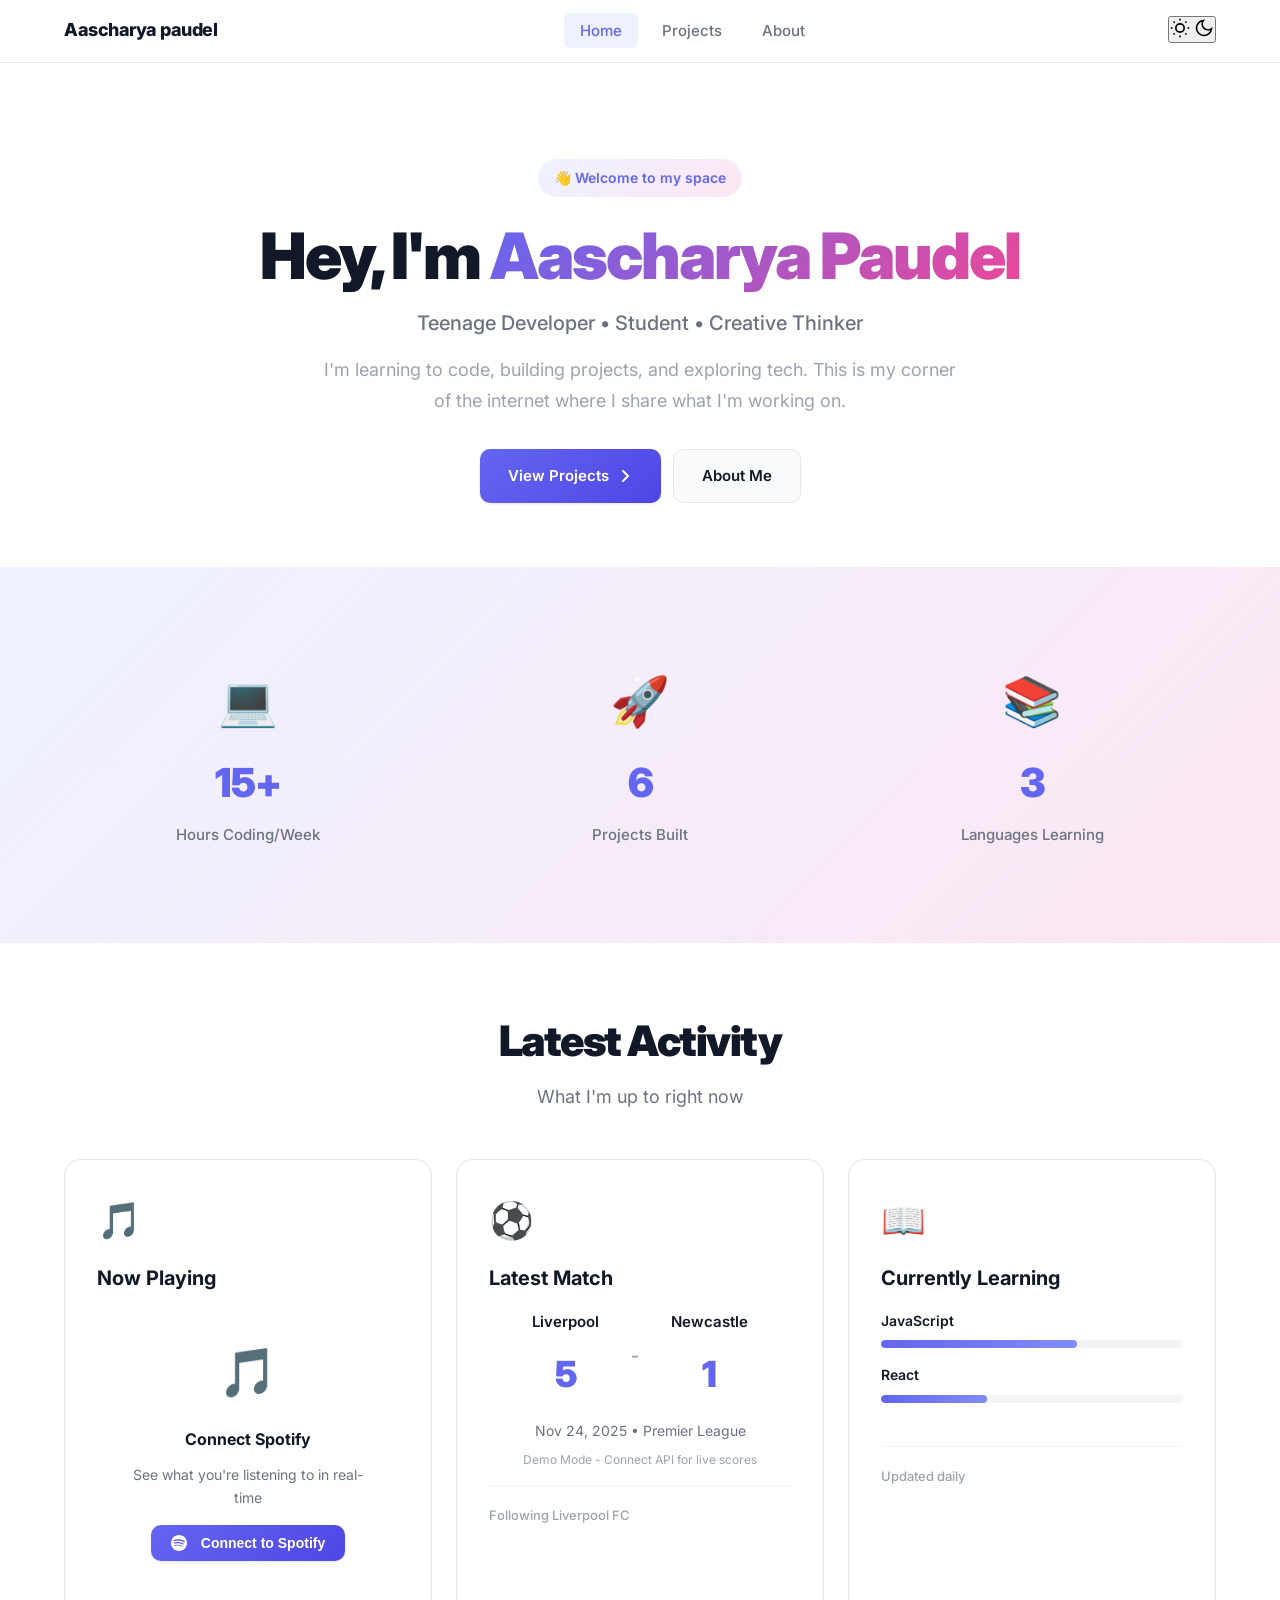
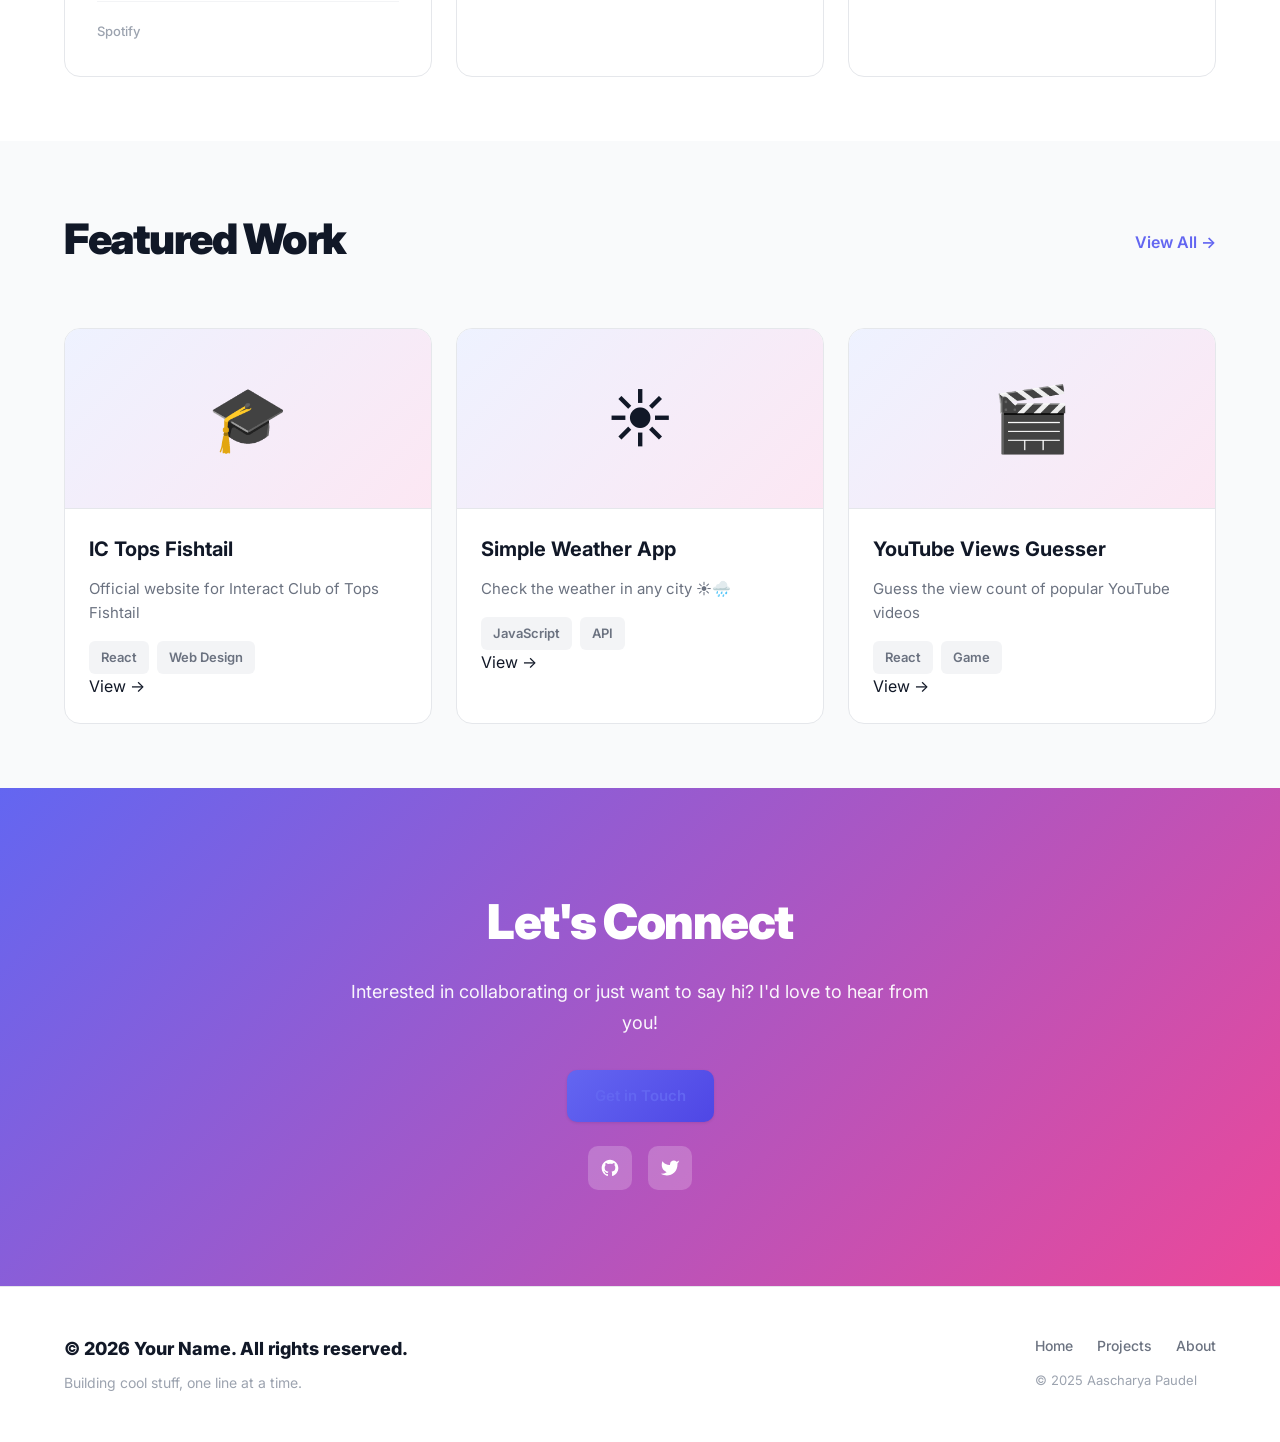
==== commit 1f73d142: "Add dark mode toggle and update homepage projects" ====
--- a/index.html
+++ b/index.html
@@ -21,11 +21,31 @@
                 <li><a href="projects.html" class="nav-link">Projects</a></li>
                 <li><a href="about.html" class="nav-link">About</a></li>
             </ul>
-            <button class="mobile-toggle" id="mobileToggle" aria-label="Toggle menu">
-                <span></span>
-                <span></span>
-                <span></span>
-            </button>
+            <div class="nav-actions">
+                <button class="theme-toggle" id="themeToggle" aria-label="Toggle dark mode">
+                    <svg class="sun-icon" width="20" height="20" viewBox="0 0 24 24" fill="none" stroke="currentColor"
+                        stroke-width="2">
+                        <circle cx="12" cy="12" r="5" />
+                        <line x1="12" y1="1" x2="12" y2="3" />
+                        <line x1="12" y1="21" x2="12" y2="23" />
+                        <line x1="4.22" y1="4.22" x2="5.64" y2="5.64" />
+                        <line x1="18.36" y1="18.36" x2="19.78" y2="19.78" />
+                        <line x1="1" y1="12" x2="3" y2="12" />
+                        <line x1="21" y1="12" x2="23" y2="12" />
+                        <line x1="4.22" y1="19.78" x2="5.64" y2="18.36" />
+                        <line x1="18.36" y1="5.64" x2="19.78" y2="4.22" />
+                    </svg>
+                    <svg class="moon-icon" width="20" height="20" viewBox="0 0 24 24" fill="none" stroke="currentColor"
+                        stroke-width="2">
+                        <path d="M21 12.79A9 9 0 1 1 11.21 3 7 7 0 0 0 21 12.79z" />
+                    </svg>
+                </button>
+                <button class="mobile-toggle" id="mobileToggle" aria-label="Toggle menu">
+                    <span></span>
+                    <span></span>
+                    <span></span>
+                </button>
+            </div>
         </div>
     </nav>
 
@@ -148,44 +168,49 @@
             <div class="featured-grid">
                 <div class="featured-card">
                     <div class="featured-image">
-                        <span class="featured-emoji">💻</span>
+                        <span class="featured-emoji">🎓</span>
                     </div>
                     <div class="featured-content">
-                        <h3>Personal Website</h3>
-                        <p>A clean, modern portfolio built with HTML, CSS & JavaScript</p>
+                        <h3>IC Tops Fishtail</h3>
+                        <p>Official website for Interact Club of Tops Fishtail</p>
                         <div class="featured-tags">
-                            <span class="tag">HTML</span>
-                            <span class="tag">CSS</span>
-                            <span class="tag">JS</span>
-                        </div>
+                            <span class="tag">React</span>
+                            <span class="tag">Web Design</span>
+                        </div>
+                        <a href="https://ictopsfishtail.netlify.app/" target="_blank" class="project-link-small">View
+                            →</a>
                     </div>
                 </div>
 
                 <div class="featured-card">
                     <div class="featured-image">
-                        <span class="featured-emoji">🎮</span>
+                        <span class="featured-emoji">☀️</span>
                     </div>
                     <div class="featured-content">
-                        <h3>Browser Game</h3>
-                        <p>Simple interactive game to practice JavaScript logic</p>
+                        <h3>Simple Weather App</h3>
+                        <p>Check the weather in any city ☀️🌧️</p>
                         <div class="featured-tags">
                             <span class="tag">JavaScript</span>
-                            <span class="tag">Canvas</span>
-                        </div>
+                            <span class="tag">API</span>
+                        </div>
+                        <a href="https://mangouh7.github.io/-simple-Weather-app/" target="_blank"
+                            class="project-link-small">View →</a>
                     </div>
                 </div>
 
                 <div class="featured-card">
                     <div class="featured-image">
-                        <span class="featured-emoji">�</span>
+                        <span class="featured-emoji">🎬</span>
                     </div>
                     <div class="featured-content">
-                        <h3>To-Do App</h3>
-                        <p>Task manager with local storage and clean UI</p>
+                        <h3>YouTube Views Guesser</h3>
+                        <p>Guess the view count of popular YouTube videos</p>
                         <div class="featured-tags">
-                            <span class="tag">JavaScript</span>
-                            <span class="tag">Storage</span>
-                        </div>
+                            <span class="tag">React</span>
+                            <span class="tag">Game</span>
+                        </div>
+                        <a href="https://yt-vids-views-guesser.vercel.app/" target="_blank"
+                            class="project-link-small">View →</a>
                     </div>
                 </div>
             </div>
